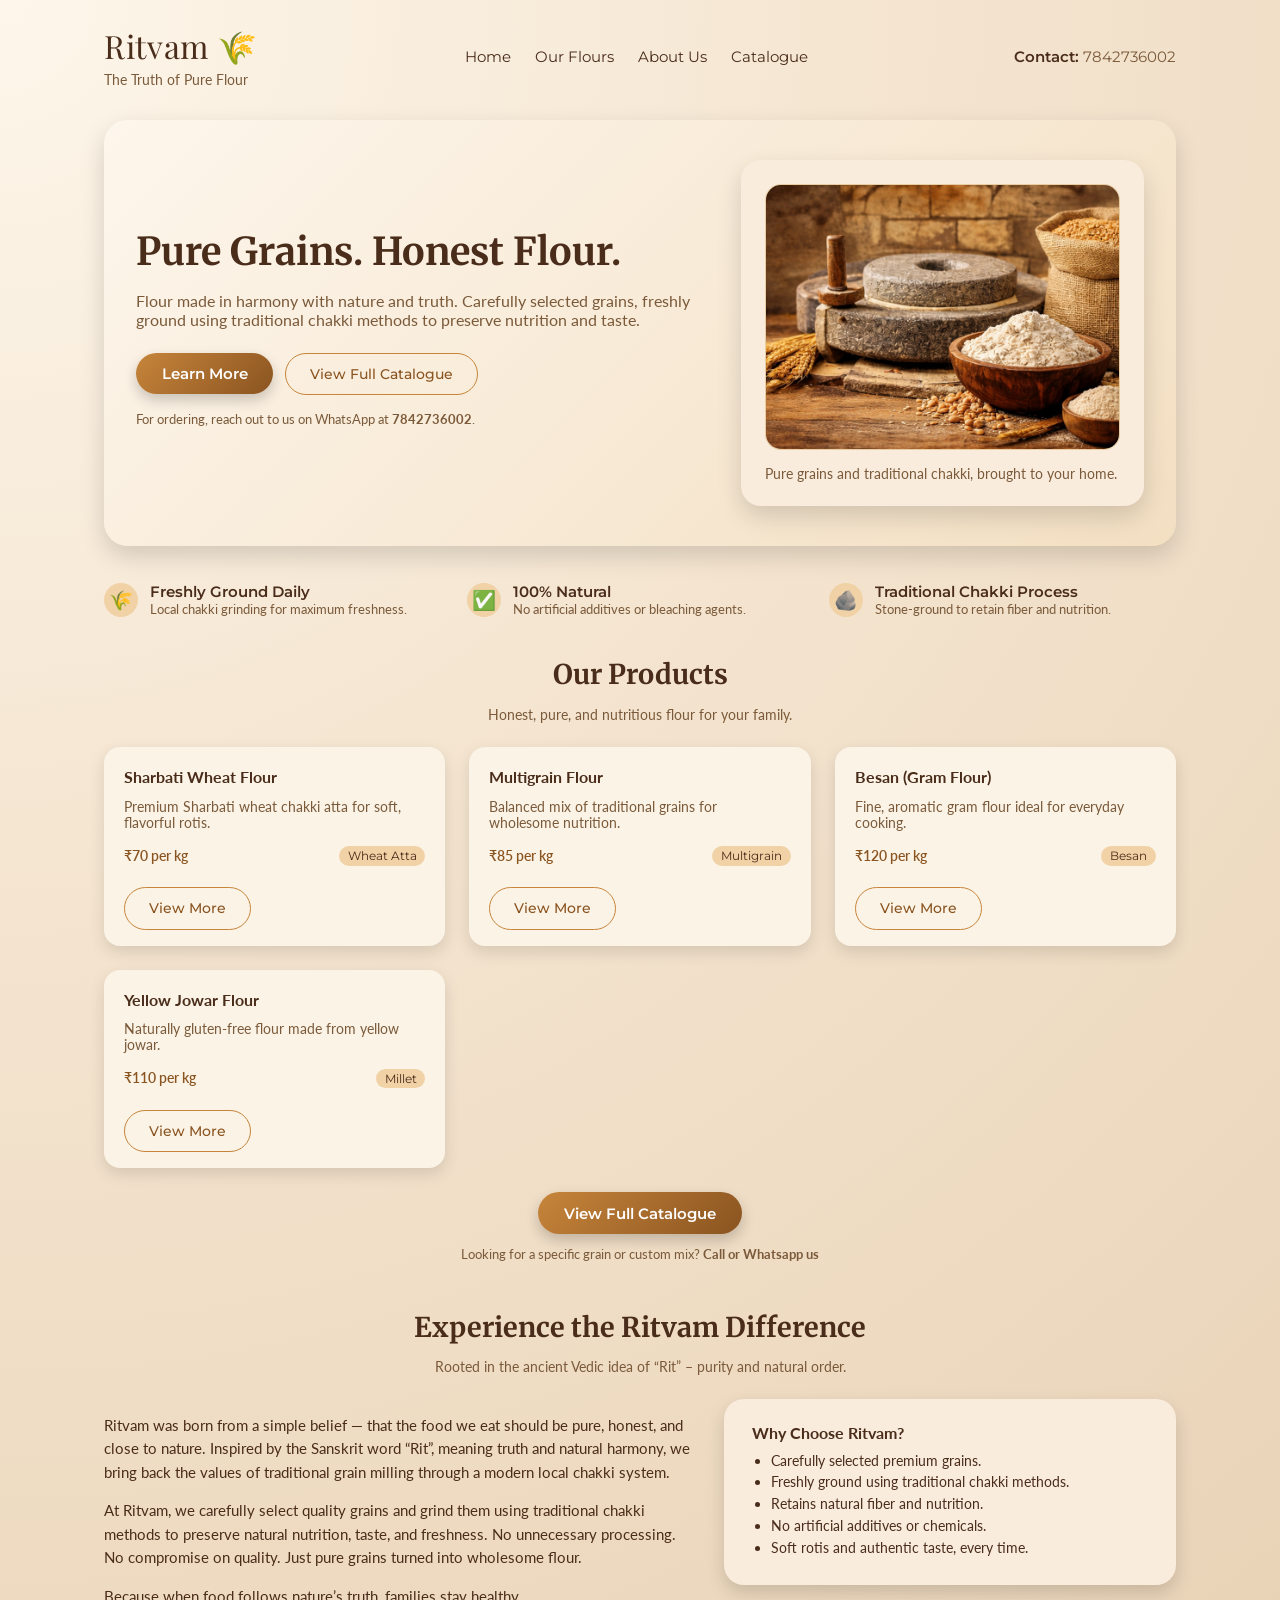
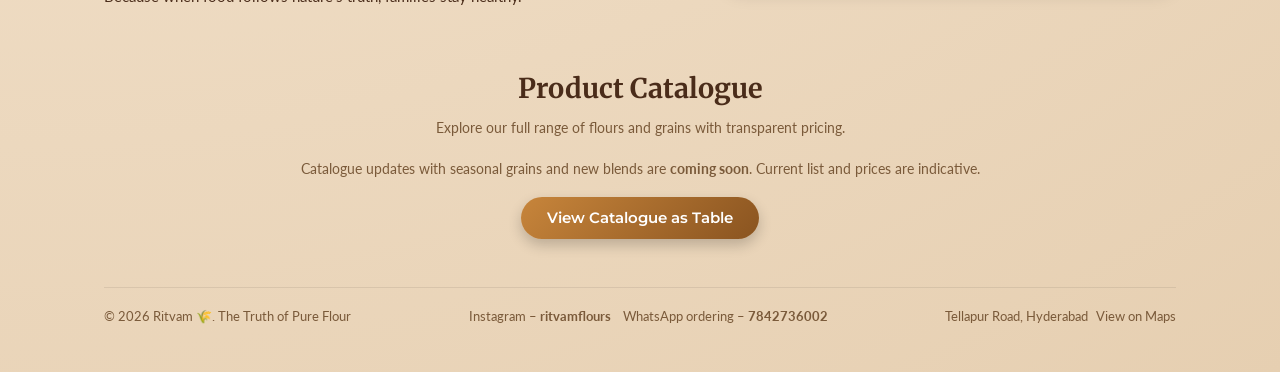
==== index.html @ c556128c "Deploy from private repo" ====
<!doctype html>
<html lang="en">
  <head>
    <meta charset="UTF-8" />
    <link rel="icon" type="image/svg+xml" href="./vite.svg" />
    <meta name="viewport" content="width=device-width, initial-scale=1.0" />
    <link rel="preconnect" href="https://fonts.googleapis.com" />
    <link rel="preconnect" href="https://fonts.gstatic.com" crossorigin />
    <link
      href="https://fonts.googleapis.com/css2?family=Playfair+Display:wght@500;700&family=Merriweather:wght@400;700&family=Lato:wght@300;400;700&family=Montserrat:wght@500;600&display=swap"
      rel="stylesheet"
    />
    <title>Ritvam – Pure Grains. Honest Flour.</title>
    <meta
      name="description"
      content="Ritvam brings pure, honest, traditionally stone-ground chakki flour made from carefully selected grains, preserving natural nutrition and taste."
    />
    <script type="module" crossorigin src="./assets/index-D8cEJMaC.js"></script>
    <link rel="stylesheet" crossorigin href="./assets/index-CeFpjI9e.css">
  </head>
  <body>
    <div id="root"></div>
  </body>
</html>
---- assets/index-CeFpjI9e.css ----
:root{--color-bg: #f4e4cf;--color-bg-light: #fbf3e6;--color-primary: #c7853b;--color-primary-dark: #8a5420;--color-text-main: #4a2c1a;--color-text-muted: #7a5a3a;--color-accent: #d7a15b;--shadow-soft: 0 10px 25px rgba(0, 0, 0, .15);--max-width: 1120px}*,*:before,*:after{box-sizing:border-box}body{margin:0;font-family:Lato,Open Sans,system-ui,-apple-system,BlinkMacSystemFont,Segoe UI,sans-serif;background-color:var(--color-bg);color:var(--color-text-main)}img{max-width:100%;display:block}a{color:inherit;text-decoration:none}button{font-family:inherit}.page{min-height:100vh;background:radial-gradient(circle at top left,#fdf6ea 0,#f4e4cf 40%,#e6cfb1)}.page-inner{max-width:var(--max-width);margin:0 auto;padding:1.5rem 1.5rem 3rem}.header{display:flex;align-items:center;justify-content:space-between;gap:1.5rem;margin-bottom:2rem}.brand{display:flex;flex-direction:column;gap:.25rem}.brand-title{font-family:Playfair Display,serif;font-size:2rem;letter-spacing:.02em}.brand-tagline{font-size:.9rem;color:var(--color-text-muted)}.nav{display:flex;align-items:center;gap:1.5rem;font-size:.95rem}.nav-link{cursor:pointer;position:relative}.nav-link:after{content:"";position:absolute;left:0;bottom:-.25rem;width:0;height:2px;background-color:var(--color-primary);transition:width .2s ease}.nav-link:hover:after{width:100%}.header-contact{font-weight:600;font-size:.95rem}.header-contact span{font-weight:400;color:var(--color-text-muted)}.hero{display:grid;grid-template-columns:minmax(0,1.4fr) minmax(0,1fr);gap:2.5rem;align-items:center;padding:2.5rem 2rem;background:linear-gradient(135deg,#fdf6ec,#f3dfc2);border-radius:1.5rem;box-shadow:var(--shadow-soft)}.hero-heading{font-family:Merriweather,Times New Roman,serif;font-size:2.4rem;margin:0 0 .75rem}.hero-subtitle{font-size:1rem;color:var(--color-text-muted);margin-bottom:1.5rem}.hero-cta-row{display:flex;flex-wrap:wrap;gap:.75rem;align-items:center;margin-bottom:1rem}.btn-primary{border:none;border-radius:999px;padding:.7rem 1.6rem;background:linear-gradient(135deg,var(--color-primary),var(--color-primary-dark));color:#fff;font-weight:600;font-size:.95rem;cursor:pointer;box-shadow:0 6px 14px #0003;transition:transform .1s ease,box-shadow .1s ease,background .2s ease}.btn-primary:hover{transform:translateY(-1px);box-shadow:0 10px 20px #00000038}.btn-secondary{border-radius:999px;padding:.7rem 1.5rem;border:1px solid var(--color-primary);background-color:transparent;color:var(--color-primary-dark);font-weight:500;cursor:pointer;font-size:.9rem;transition:background .15s ease,color .15s ease}.btn-secondary:hover{background-color:#c7853b1a}.hero-note{font-size:.82rem;color:var(--color-text-muted)}.hero-image-card{background-color:#f9ecdd;border-radius:1.25rem;padding:1.5rem;box-shadow:var(--shadow-soft);display:flex;flex-direction:column;gap:1rem}.hero-image-placeholder{border-radius:1rem;overflow:hidden;min-height:200px;aspect-ratio:4 / 3;background-color:#f5deb5;border:1px solid rgba(139,84,32,.12)}.hero-image-placeholder img{width:100%;height:100%;object-fit:cover;display:block;vertical-align:middle}.hero-image-caption{font-size:.85rem;color:var(--color-text-muted)}.feature-strip{display:flex;flex-wrap:wrap;justify-content:space-between;gap:1rem;margin:2.25rem 0 2.5rem}.feature-item{flex:1;min-width:160px;display:flex;align-items:center;gap:.75rem}.feature-icon{width:34px;height:34px;border-radius:50%;background-color:#f1d2a7;display:flex;align-items:center;justify-content:center;font-size:1.2rem}.feature-text-title{font-weight:600;font-size:.95rem}.feature-text-sub{font-size:.8rem;color:var(--color-text-muted)}.section{margin-bottom:3rem}.section-header{text-align:center;margin-bottom:1.5rem}.section-title{font-family:Merriweather,Times New Roman,serif;font-size:1.7rem;margin-bottom:.4rem}.section-subtitle{font-size:.9rem;color:var(--color-text-muted)}.products-grid{display:grid;grid-template-columns:repeat(3,minmax(0,1fr));gap:1.5rem}.product-card{background-color:var(--color-bg-light);border-radius:1rem;padding:1.25rem 1.25rem 1rem;box-shadow:0 6px 16px #0000001f;display:flex;flex-direction:column;gap:.6rem}.product-name{font-weight:700;margin-bottom:.2rem}.product-desc{font-size:.85rem;color:var(--color-text-muted)}.product-meta{display:flex;justify-content:space-between;align-items:center;font-size:.85rem;margin-top:.35rem}.product-price{font-weight:600;color:var(--color-primary-dark)}.product-tag{padding:.15rem .55rem;border-radius:999px;background-color:#f1d2a7;font-size:.75rem}.product-actions{margin-top:.75rem;display:flex;justify-content:space-between;align-items:center;gap:.5rem}.product-note{font-size:.75rem;color:var(--color-text-muted)}.story-layout{display:grid;grid-template-columns:minmax(0,1.3fr) minmax(0,1fr);gap:2rem;align-items:flex-start}.story-text{font-size:.92rem;line-height:1.6;color:var(--color-text-main)}.story-highlight{background-color:#f9ecdd;border-radius:1.25rem;padding:1.5rem 1.75rem;box-shadow:0 8px 18px #00000026}.story-highlight-title{font-weight:700;margin-bottom:.6rem}.story-list{padding-left:1.2rem;margin:.25rem 0 0;font-size:.9rem}.story-list li{margin-bottom:.3rem}.catalogue-intro{text-align:center;margin-bottom:1.25rem;font-size:.9rem;color:var(--color-text-muted)}.catalogue-actions{display:flex;justify-content:center;gap:1rem}.catalogue-note{font-size:.8rem;color:var(--color-text-muted);text-align:center;margin-top:.75rem}.modal-backdrop{position:fixed;inset:0;background-color:#00000080;display:flex;align-items:center;justify-content:center;padding:1.5rem;z-index:50}.modal{background-color:#fffaf1;max-width:720px;width:100%;max-height:80vh;border-radius:1.25rem;box-shadow:var(--shadow-soft);display:flex;flex-direction:column}.modal-header{padding:1.1rem 1.4rem;border-bottom:1px solid rgba(0,0,0,.06);display:flex;align-items:center;justify-content:space-between;gap:1rem}.modal-title{font-weight:700}.nav,.nav-link,.header-contact,.btn-primary,.btn-secondary,.feature-text-title,.product-tag,.badge-coming-soon,.badge-available,.catalogue-table th,.catalogue-table td{font-family:Montserrat,system-ui,-apple-system,BlinkMacSystemFont,Segoe UI,sans-serif}.modal-close{border:none;background:transparent;font-size:1.1rem;cursor:pointer}.modal-body{padding:.5rem 1.4rem 1.25rem;overflow:auto}.catalogue-table{width:100%;border-collapse:collapse;font-size:.85rem}.catalogue-table th,.catalogue-table td{padding:.55rem .4rem;text-align:left}.catalogue-table thead{position:sticky;top:0;background-color:#f3dfc2}.catalogue-table tbody tr:nth-child(2n){background-color:#f9ecdd}.badge-coming-soon{padding:.15rem .55rem;border-radius:999px;background-color:#f7d1c1;color:#8a3a1a;font-size:.75rem}.badge-available{padding:.15rem .55rem;border-radius:999px;background-color:#d1f2c7;color:#2f6b25;font-size:.75rem}.footer{border-top:1px solid rgba(0,0,0,.08);padding-top:1.25rem;font-size:.8rem;color:var(--color-text-muted);display:flex;flex-wrap:wrap;gap:.75rem;justify-content:space-between}.footer-links{display:flex;gap:.75rem}@media(max-width:900px){.hero,.story-layout{grid-template-columns:minmax(0,1fr)}.page-inner{padding-inline:1.25rem}.products-grid{grid-template-columns:repeat(2,minmax(0,1fr))}}@media(max-width:640px){.header{flex-direction:column;align-items:flex-start}.nav{flex-wrap:wrap;justify-content:flex-start}.hero{padding:1.75rem 1.4rem}.hero-heading{font-size:2rem}.feature-strip{flex-direction:column}.products-grid{grid-template-columns:minmax(0,1fr)}}
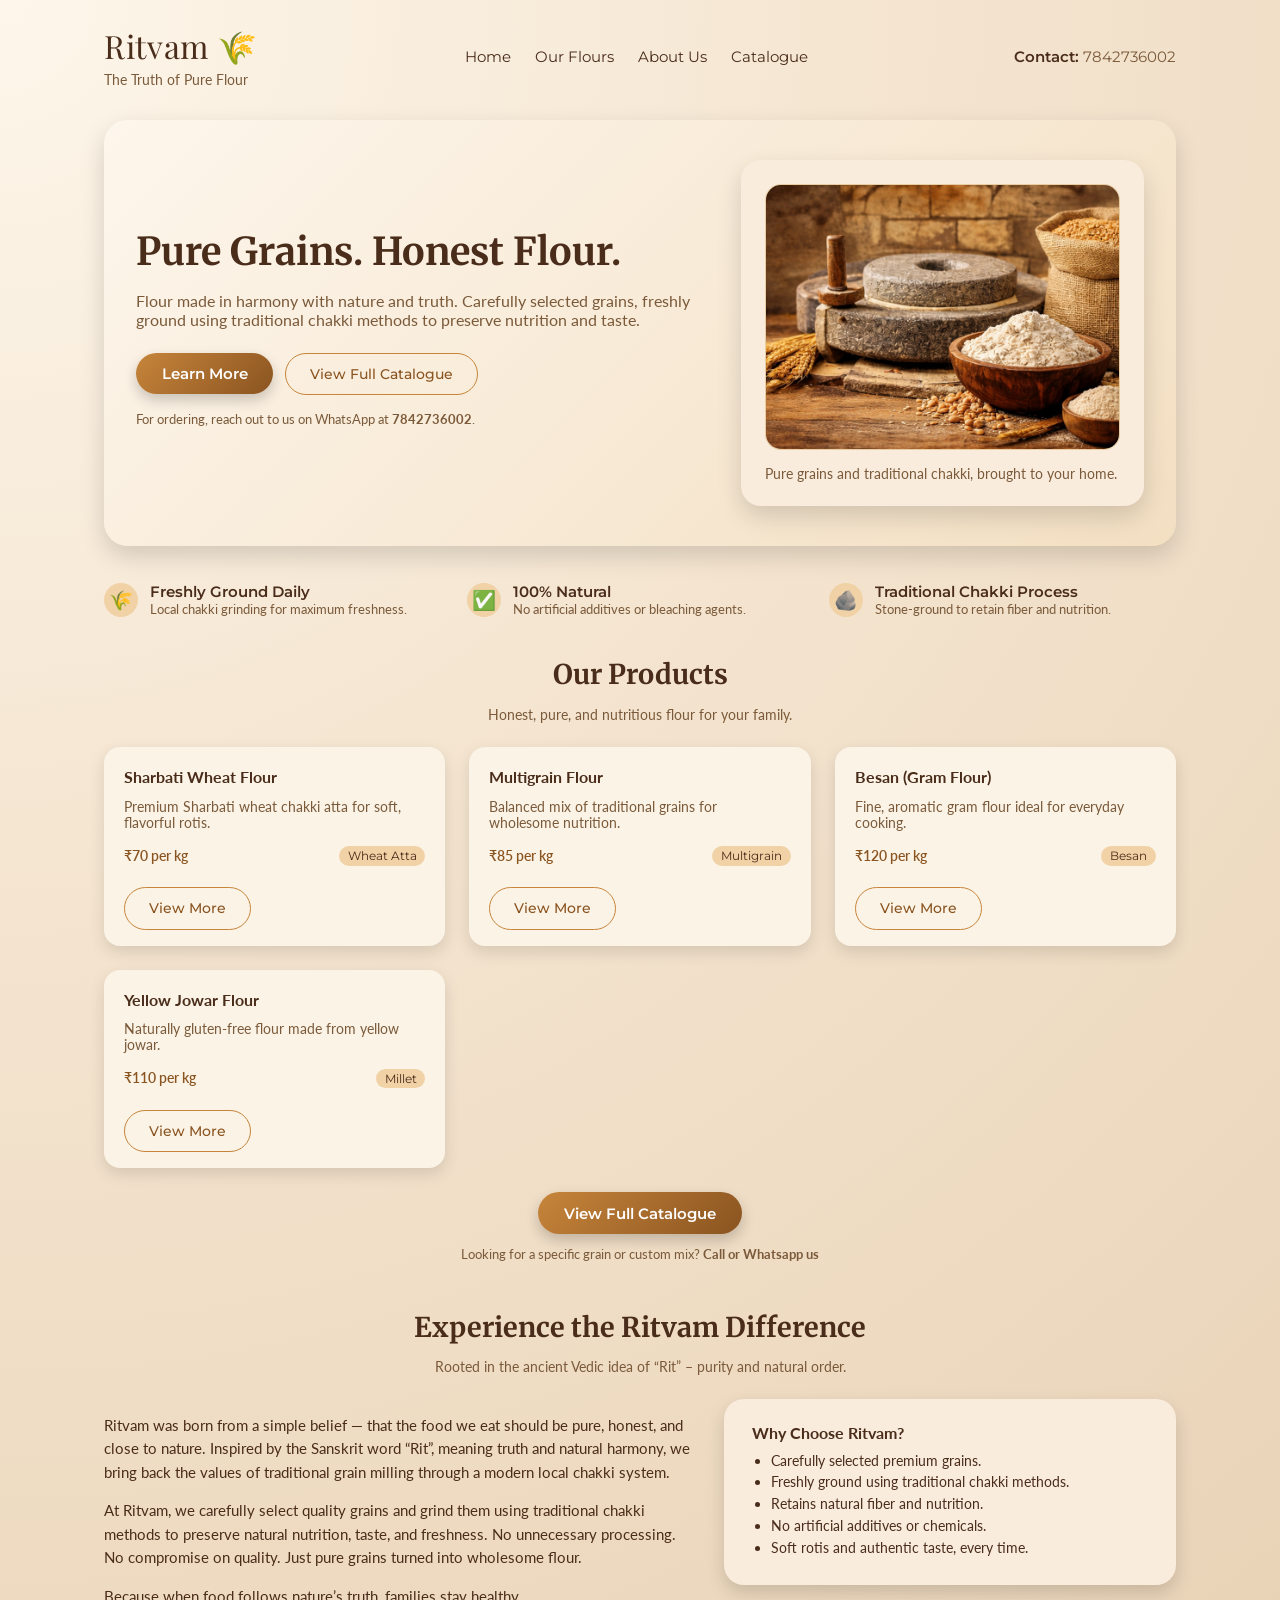
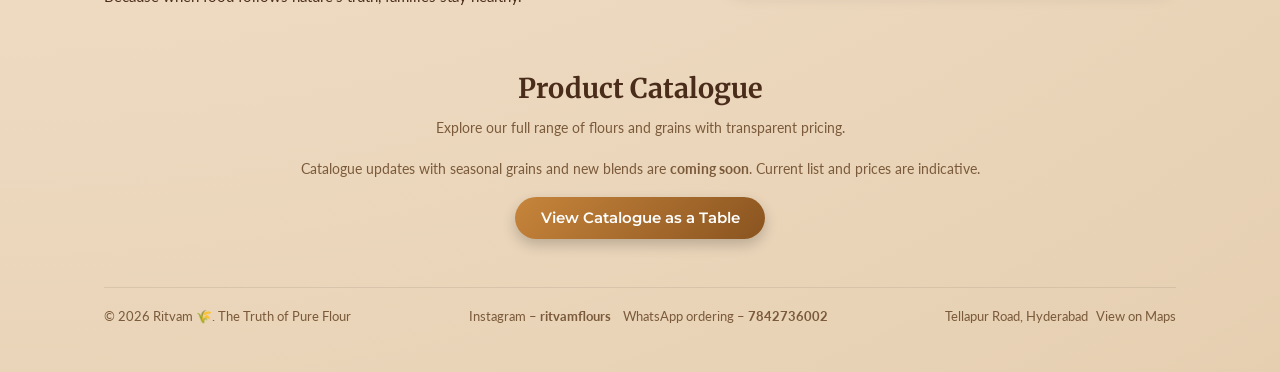
==== commit 9aaef287: "Deploy landing page from RitvamFlours repo" ====
--- a/index.html
+++ b/index.html
@@ -15,7 +15,7 @@
       name="description"
       content="Ritvam brings pure, honest, traditionally stone-ground chakki flour made from carefully selected grains, preserving natural nutrition and taste."
     />
-    <script type="module" crossorigin src="./assets/index-D8cEJMaC.js"></script>
+    <script type="module" crossorigin src="./assets/index-CUWjvWlW.js"></script>
     <link rel="stylesheet" crossorigin href="./assets/index-CeFpjI9e.css">
   </head>
   <body>
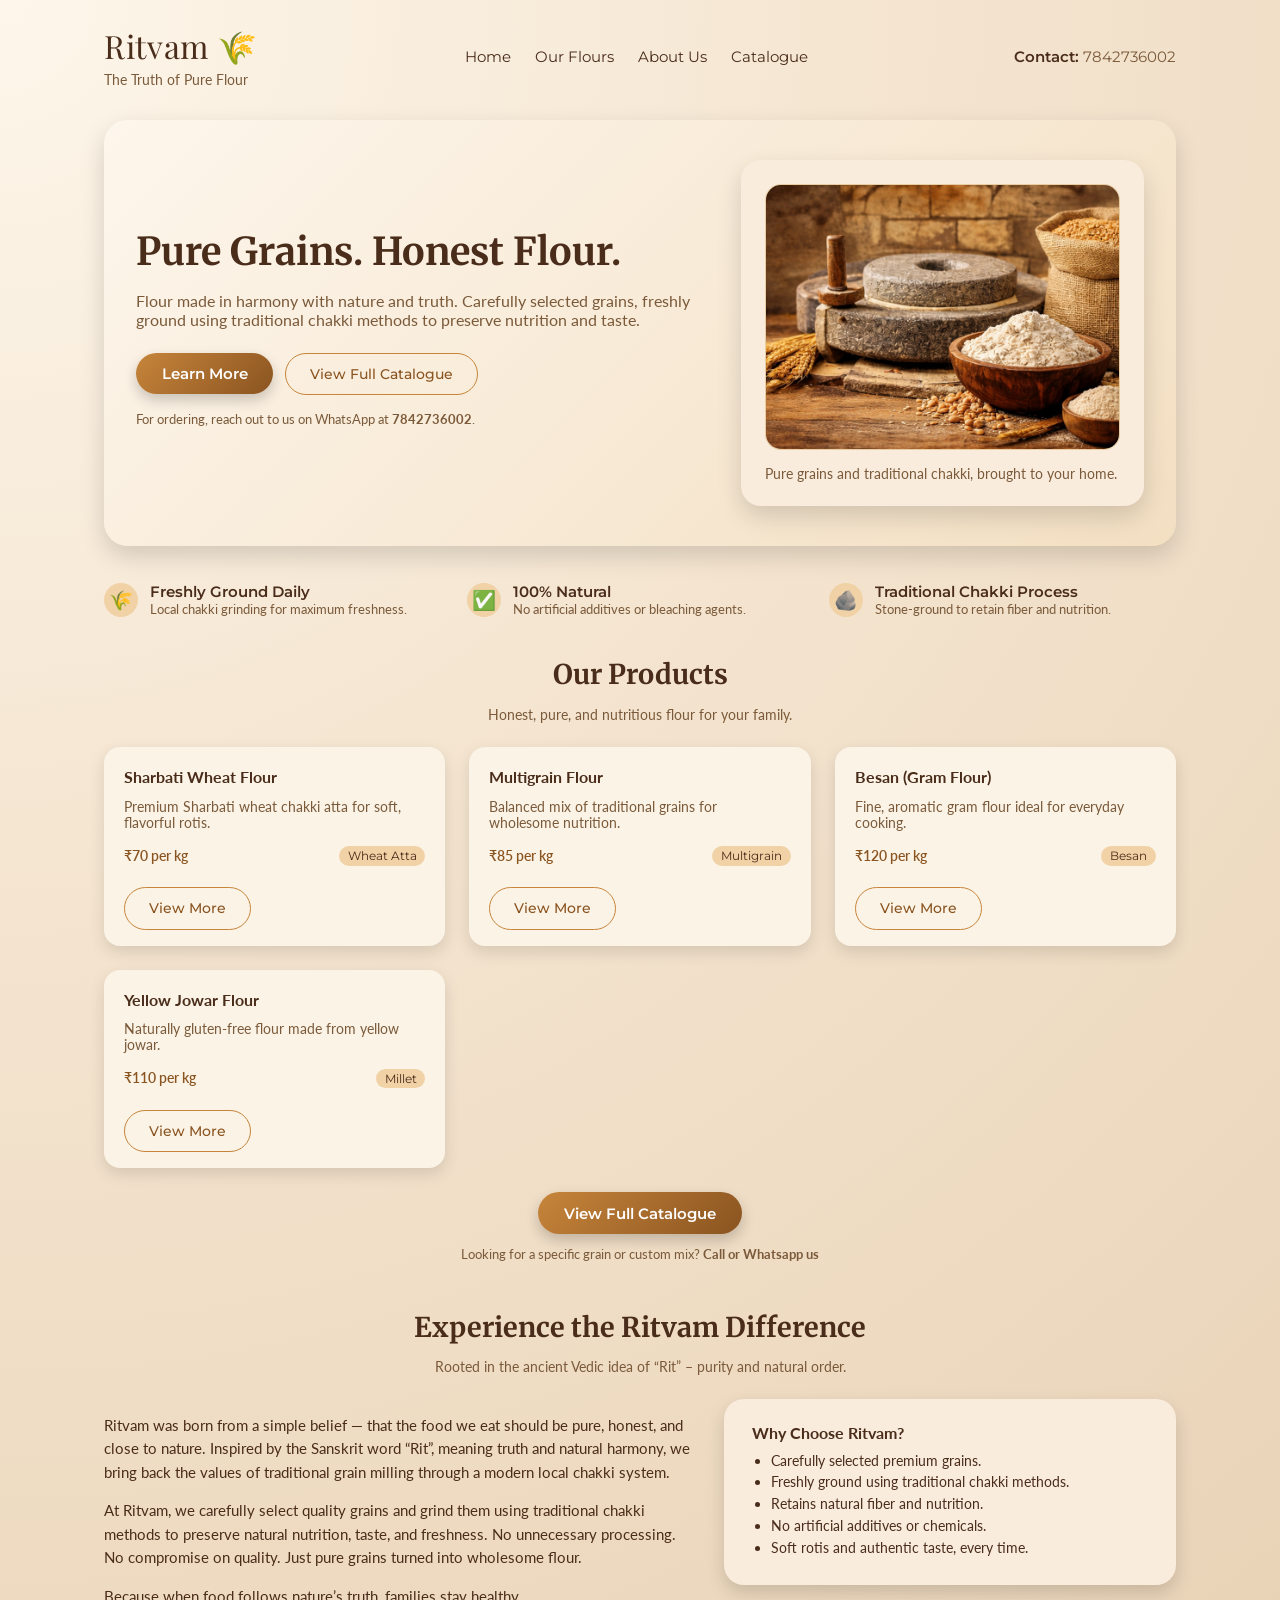
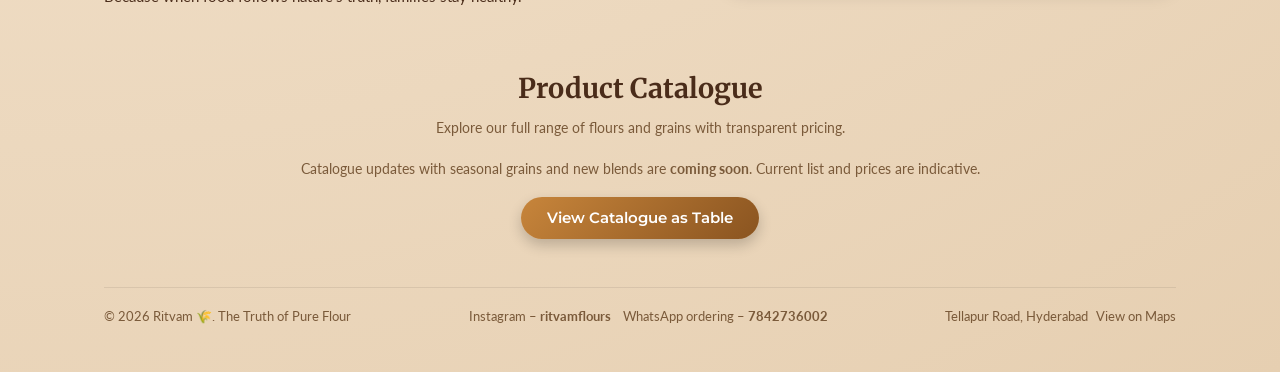
==== commit ba812323: "Deploy landing page from RitvamFlours repo" ====
--- a/index.html
+++ b/index.html
@@ -15,7 +15,7 @@
       name="description"
       content="Ritvam brings pure, honest, traditionally stone-ground chakki flour made from carefully selected grains, preserving natural nutrition and taste."
     />
-    <script type="module" crossorigin src="./assets/index-CUWjvWlW.js"></script>
+    <script type="module" crossorigin src="./assets/index-D8cEJMaC.js"></script>
     <link rel="stylesheet" crossorigin href="./assets/index-CeFpjI9e.css">
   </head>
   <body>
